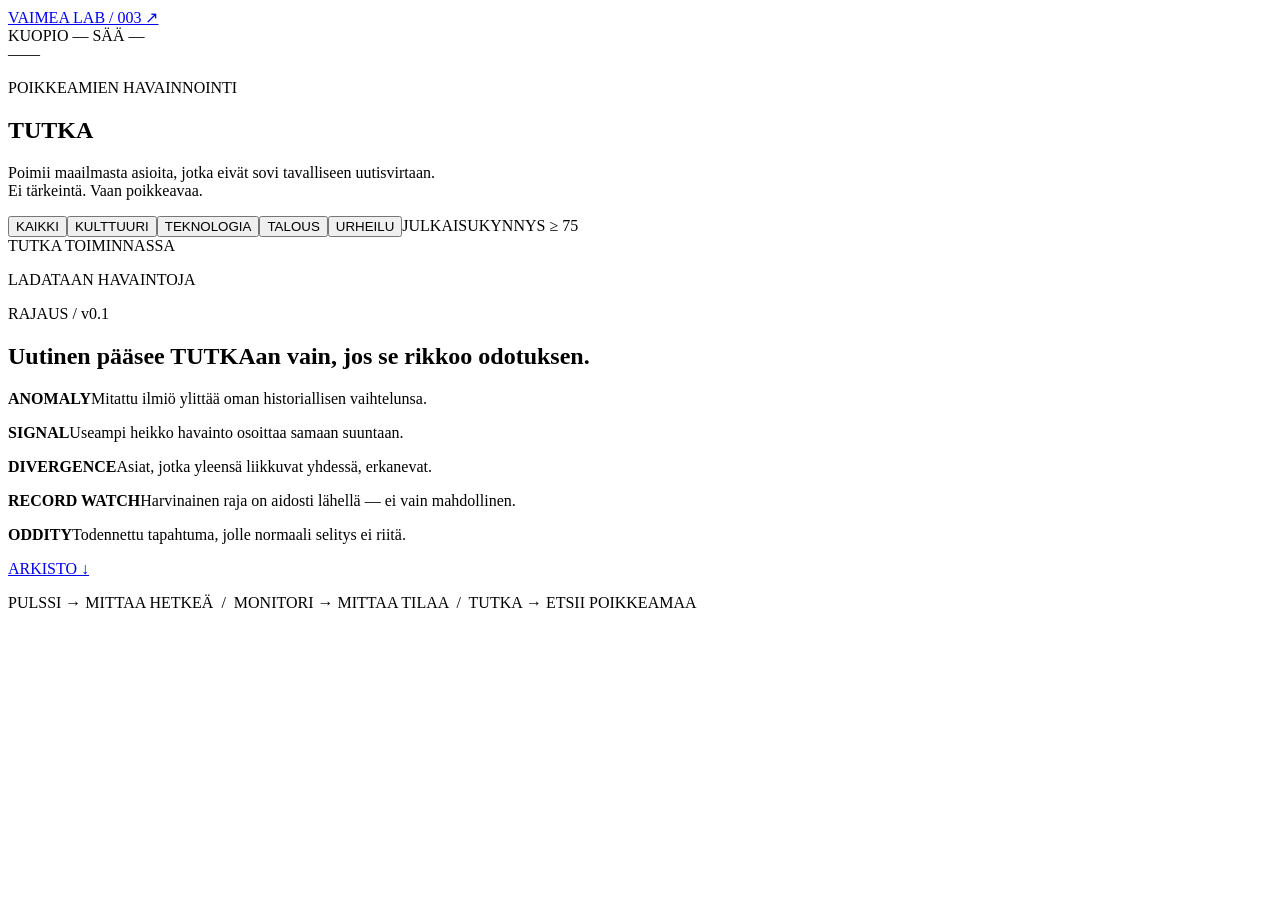
==== index.html @ 23cd577e "Add index.html" ====
<!doctype html>
<html lang="fi"><head><meta charset="utf-8"><meta name="viewport" content="width=device-width,initial-scale=1"><meta name="description" content="TUTKA etsii maailmasta poikkeavia uutisia ja ilmiöitä."><title>TUTKA — VAIMEA LAB</title><link rel="stylesheet" href="assets/style.css"></head>
<body><main class="page-shell">
<header class="topbar"><a class="lab-link" href="https://toivooskarilaitinen-cloud.github.io/VAIMEA/lab/">VAIMEA LAB / 003 ↗</a><div id="place" class="place">KUOPIO <span>—</span> SÄÄ —</div><div class="clock"><span id="date">—</span><span id="time">—</span></div></header>
<section class="masthead"><div><p class="eyebrow">POIKKEAMIEN HAVAINNOINTI</p><h1>TUTKA</h1></div><p class="definition">Poimii maailmasta asioita, jotka eivät sovi tavalliseen uutisvirtaan.<br>Ei tärkeintä. Vaan poikkeavaa.</p></section>
<nav class="filters" aria-label="Rajaa löydöksiä"><button class="active" data-category="KAIKKI">KAIKKI</button><button data-category="KULTTUURI">KULTTUURI</button><button data-category="TEKNOLOGIA">TEKNOLOGIA</button><button data-category="TALOUS">TALOUS</button><button data-category="URHEILU">URHEILU</button><span class="threshold">JULKAISUKYNNYS ≥ 75</span></nav>
<section id="findings" class="findings" aria-live="polite"></section>
<section class="system-note"><div><span class="pulse-dot"></span>TUTKA TOIMINNASSA</div><p id="status">LADATAAN HAVAINTOJA</p></section>
<section class="method-grid" id="method"><div><p class="eyebrow">RAJAUS / v0.1</p><h2>Uutinen pääsee TUTKAan vain, jos se rikkoo odotuksen.</h2></div><div class="rules"><p><b>ANOMALY</b><span>Mitattu ilmiö ylittää oman historiallisen vaihtelunsa.</span></p><p><b>SIGNAL</b><span>Useampi heikko havainto osoittaa samaan suuntaan.</span></p><p><b>DIVERGENCE</b><span>Asiat, jotka yleensä liikkuvat yhdessä, erkanevat.</span></p><p><b>RECORD WATCH</b><span>Harvinainen raja on aidosti lähellä — ei vain mahdollinen.</span></p><p><b>ODDITY</b><span>Todennettu tapahtuma, jolle normaali selitys ei riitä.</span></p></div></section>
<footer><a href="archive.html">ARKISTO ↓</a><p>PULSSI → MITTAA HETKEÄ &nbsp;/&nbsp; MONITORI → MITTAA TILAA &nbsp;/&nbsp; TUTKA → ETSII POIKKEAMAA</p></footer>
</main><script src="assets/app.js"></script></body></html>
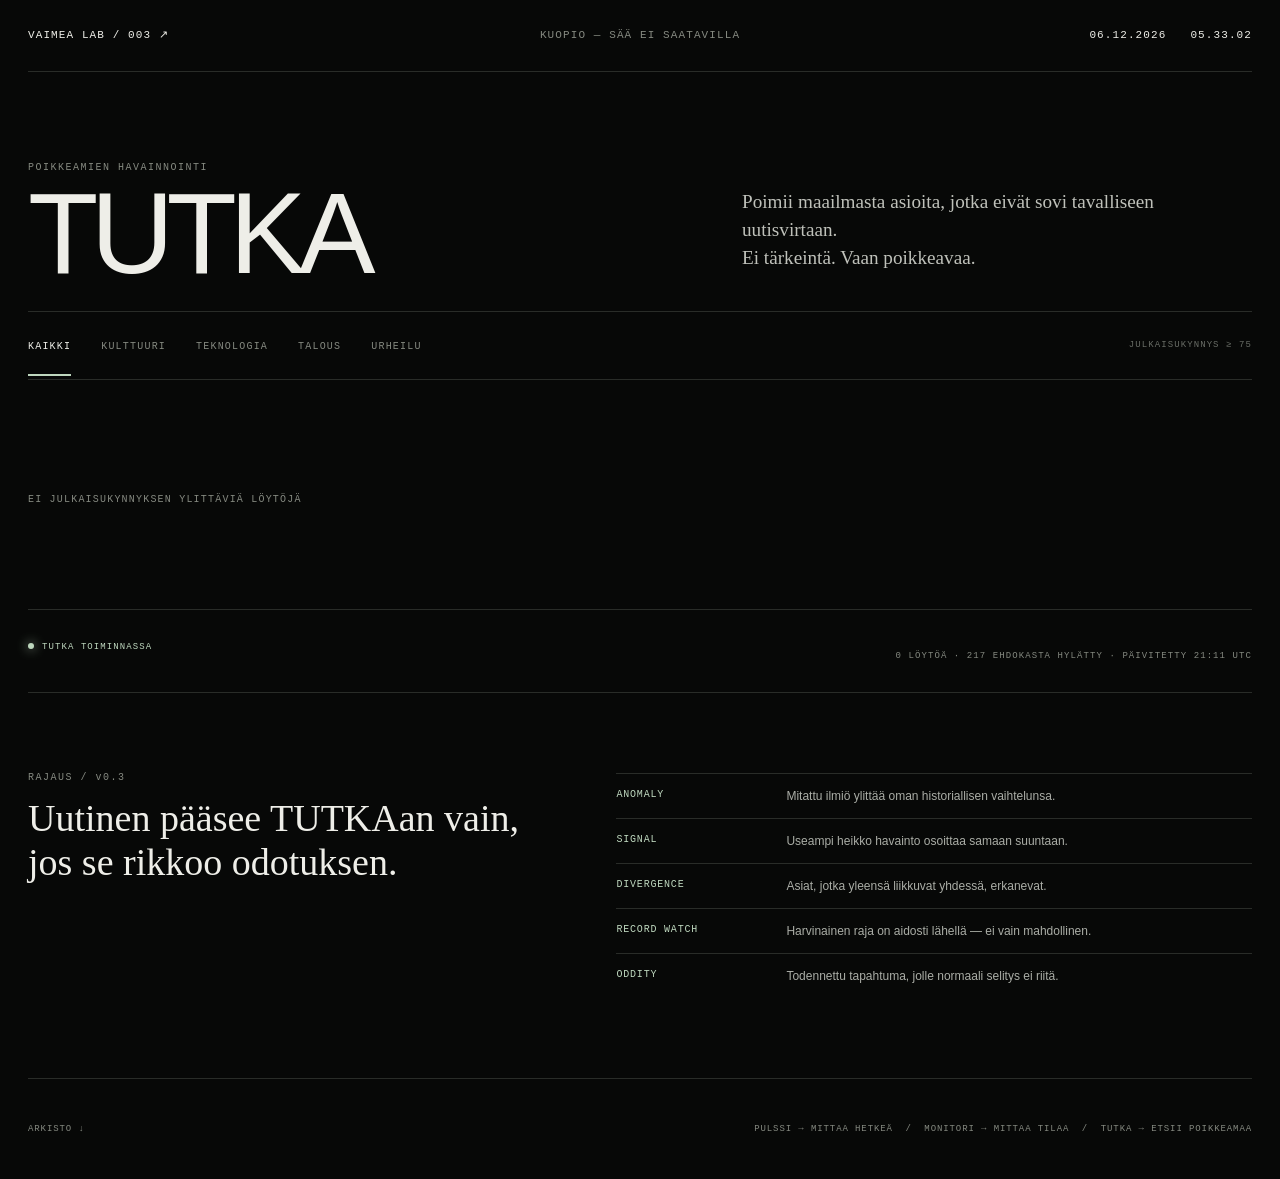
==== commit 2eb38d5e: "Show current TUTKA method version" ====
--- a/index.html
+++ b/index.html
@@ -6,7 +6,7 @@
 <nav class="filters" aria-label="Rajaa löydöksiä"><button class="active" data-category="KAIKKI">KAIKKI</button><button data-category="KULTTUURI">KULTTUURI</button><button data-category="TEKNOLOGIA">TEKNOLOGIA</button><button data-category="TALOUS">TALOUS</button><button data-category="URHEILU">URHEILU</button><span class="threshold">JULKAISUKYNNYS ≥ 75</span></nav>
 <section id="findings" class="findings" aria-live="polite"></section>
 <section class="system-note"><div><span class="pulse-dot"></span>TUTKA TOIMINNASSA</div><p id="status">LADATAAN HAVAINTOJA</p></section>
-<section class="method-grid" id="method"><div><p class="eyebrow">RAJAUS / v0.1</p><h2>Uutinen pääsee TUTKAan vain, jos se rikkoo odotuksen.</h2></div><div class="rules"><p><b>ANOMALY</b><span>Mitattu ilmiö ylittää oman historiallisen vaihtelunsa.</span></p><p><b>SIGNAL</b><span>Useampi heikko havainto osoittaa samaan suuntaan.</span></p><p><b>DIVERGENCE</b><span>Asiat, jotka yleensä liikkuvat yhdessä, erkanevat.</span></p><p><b>RECORD WATCH</b><span>Harvinainen raja on aidosti lähellä — ei vain mahdollinen.</span></p><p><b>ODDITY</b><span>Todennettu tapahtuma, jolle normaali selitys ei riitä.</span></p></div></section>
+<section class="method-grid" id="method"><div><p class="eyebrow">RAJAUS / v0.3</p><h2>Uutinen pääsee TUTKAan vain, jos se rikkoo odotuksen.</h2></div><div class="rules"><p><b>ANOMALY</b><span>Mitattu ilmiö ylittää oman historiallisen vaihtelunsa.</span></p><p><b>SIGNAL</b><span>Useampi heikko havainto osoittaa samaan suuntaan.</span></p><p><b>DIVERGENCE</b><span>Asiat, jotka yleensä liikkuvat yhdessä, erkanevat.</span></p><p><b>RECORD WATCH</b><span>Harvinainen raja on aidosti lähellä — ei vain mahdollinen.</span></p><p><b>ODDITY</b><span>Todennettu tapahtuma, jolle normaali selitys ei riitä.</span></p></div></section>
 <footer><a href="archive.html">ARKISTO ↓</a><p>PULSSI → MITTAA HETKEÄ &nbsp;/&nbsp; MONITORI → MITTAA TILAA &nbsp;/&nbsp; TUTKA → ETSII POIKKEAMAA</p></footer>
 </main><script src="assets/app.js"></script></body></html>
 
--- a/assets/style.css
+++ b/assets/style.css
@@ -0,0 +1,11 @@
+:root{--bg:#070807;--fg:#eeeee8;--muted:#858980;--line:#292c28;--signal:#bed7be;--serif:Georgia,'Times New Roman',serif}
+*{box-sizing:border-box}html{background:var(--bg);color:var(--fg);scroll-behavior:smooth}body{margin:0;background:var(--bg);color:var(--fg);font-family:Arial,Helvetica,sans-serif;-webkit-font-smoothing:antialiased}button,a{color:inherit}button{font:inherit}.page-shell{width:min(calc(100% - 56px),1380px);margin:auto}
+.topbar{min-height:72px;display:grid;grid-template-columns:1fr 1fr 1fr;align-items:center;border-bottom:1px solid var(--line);font:11px/1.2 monospace;letter-spacing:.1em}.lab-link{display:flex;align-items:center;gap:8px;text-decoration:none}.place{text-align:center;color:var(--muted)}.place span{margin-left:10px}.clock{display:flex;justify-content:flex-end;gap:24px}
+.masthead{min-height:240px;display:grid;grid-template-columns:1.4fr 1fr;align-items:end;padding:54px 0 32px;border-bottom:1px solid var(--line)}.eyebrow{margin:0 0 14px;color:var(--muted);font:10px/1 monospace;letter-spacing:.15em}.masthead h1{margin:0;font-size:clamp(58px,9vw,120px);font-weight:400;line-height:.8;letter-spacing:-.065em}.definition{max-width:540px;margin:0 0 7px;font-family:var(--serif);font-size:clamp(17px,1.5vw,23px);line-height:1.45;color:#bfc1ba}
+.filters{min-height:68px;display:flex;align-items:center;gap:30px;border-bottom:1px solid var(--line);overflow:auto}.filters button{padding:26px 0 22px;border:0;border-bottom:2px solid transparent;background:none;color:var(--muted);font:10px/1 monospace;letter-spacing:.12em;cursor:pointer}.filters button.active{color:var(--fg);border-color:var(--signal)}.threshold{margin-left:auto;color:#696d66;font:9px/1 monospace;letter-spacing:.12em;white-space:nowrap}
+.finding{display:grid;grid-template-columns:56px 1fr 150px;gap:28px;padding:42px 0;border-bottom:1px solid var(--line)}.finding-index{color:#555a53;font:11px monospace}.finding-meta{display:flex;gap:22px;color:var(--muted);font:10px monospace;letter-spacing:.11em}.finding-meta span:nth-child(2){color:var(--signal)}.finding h2{max-width:900px;margin:19px 0 15px;font-family:var(--serif);font-size:clamp(27px,3vw,45px);font-weight:400;line-height:1.08;letter-spacing:-.025em}.question{max-width:830px;margin:0;color:#c8cac3;font-family:var(--serif);font-size:16px;font-style:italic;line-height:1.5}.finding details{margin-top:24px;color:var(--muted);font:10px/1.4 monospace;letter-spacing:.08em}.finding summary{cursor:pointer;list-style:none}.finding details p{max-width:680px;margin:12px 0 0;letter-spacing:0;font:13px/1.6 Arial,Helvetica,sans-serif}.finding-score{display:flex;flex-direction:column;align-items:flex-end}.finding-score strong{font-family:var(--serif);font-size:60px;font-weight:400;line-height:.9}.finding-score>span{margin-top:10px;color:var(--muted);font:9px monospace;letter-spacing:.12em}.finding-score a{margin-top:auto;color:var(--muted);font:10px monospace;text-decoration:none}
+.empty{min-height:220px;display:flex;align-items:center;color:var(--muted);font:10px monospace;letter-spacing:.12em;border-bottom:1px solid var(--line)}.system-note{display:flex;justify-content:space-between;padding:22px 0;color:var(--muted);border-bottom:1px solid var(--line);font:9px monospace;letter-spacing:.12em}.system-note div{color:var(--signal)}.pulse-dot{display:inline-block;width:6px;height:6px;margin-right:8px;border-radius:50%;background:var(--signal);box-shadow:0 0 12px var(--signal)}
+.method-grid{display:grid;grid-template-columns:1fr 1.25fr;gap:80px;padding:80px 0;border-bottom:1px solid var(--line)}.method-grid h2{max-width:540px;margin:0;font-family:var(--serif);font-size:38px;font-weight:400;line-height:1.15}.rules p{display:grid;grid-template-columns:150px 1fr;gap:20px;margin:0;padding:15px 0;border-top:1px solid var(--line);font-size:12px}.rules b{color:var(--signal);font:10px monospace;letter-spacing:.08em}.rules span{color:#aaada6}
+footer{min-height:100px;display:flex;align-items:center;justify-content:space-between;color:var(--muted);font:9px monospace;letter-spacing:.1em}footer>a{text-decoration:none}.archive-head{padding:80px 0 48px;border-bottom:1px solid var(--line)}.archive-head h1{margin:0;font-size:clamp(64px,11vw,150px);font-weight:400;line-height:.8;letter-spacing:-.07em}.archive-list a{display:grid;grid-template-columns:1fr 1fr auto;gap:20px;padding:30px 0;border-bottom:1px solid var(--line);text-decoration:none;font:11px monospace;letter-spacing:.1em}.archive-list strong{font-weight:400;color:var(--muted)}
+@media(max-width:800px){.page-shell{width:min(calc(100% - 28px),1380px)}.topbar{grid-template-columns:1fr 1fr}.place{display:none}.masthead{min-height:210px;grid-template-columns:1fr;gap:34px;padding-top:48px}.masthead h1{font-size:22vw}.definition{font-size:16px}.filters{gap:22px}.threshold{display:none}.finding{grid-template-columns:28px 1fr;gap:12px;padding:32px 0}.finding-score{grid-column:2;flex-direction:row;align-items:baseline;gap:10px}.finding-score strong{font-size:38px}.finding-score a{margin-left:auto}.finding-meta{gap:12px;flex-wrap:wrap}.finding h2{font-size:29px}.method-grid{grid-template-columns:1fr;gap:45px;padding:60px 0}.method-grid h2{font-size:32px}.rules p{grid-template-columns:120px 1fr}.system-note p{display:none}footer{align-items:flex-start;flex-direction:column;justify-content:center;gap:18px;line-height:1.6}.clock{gap:10px}}
+
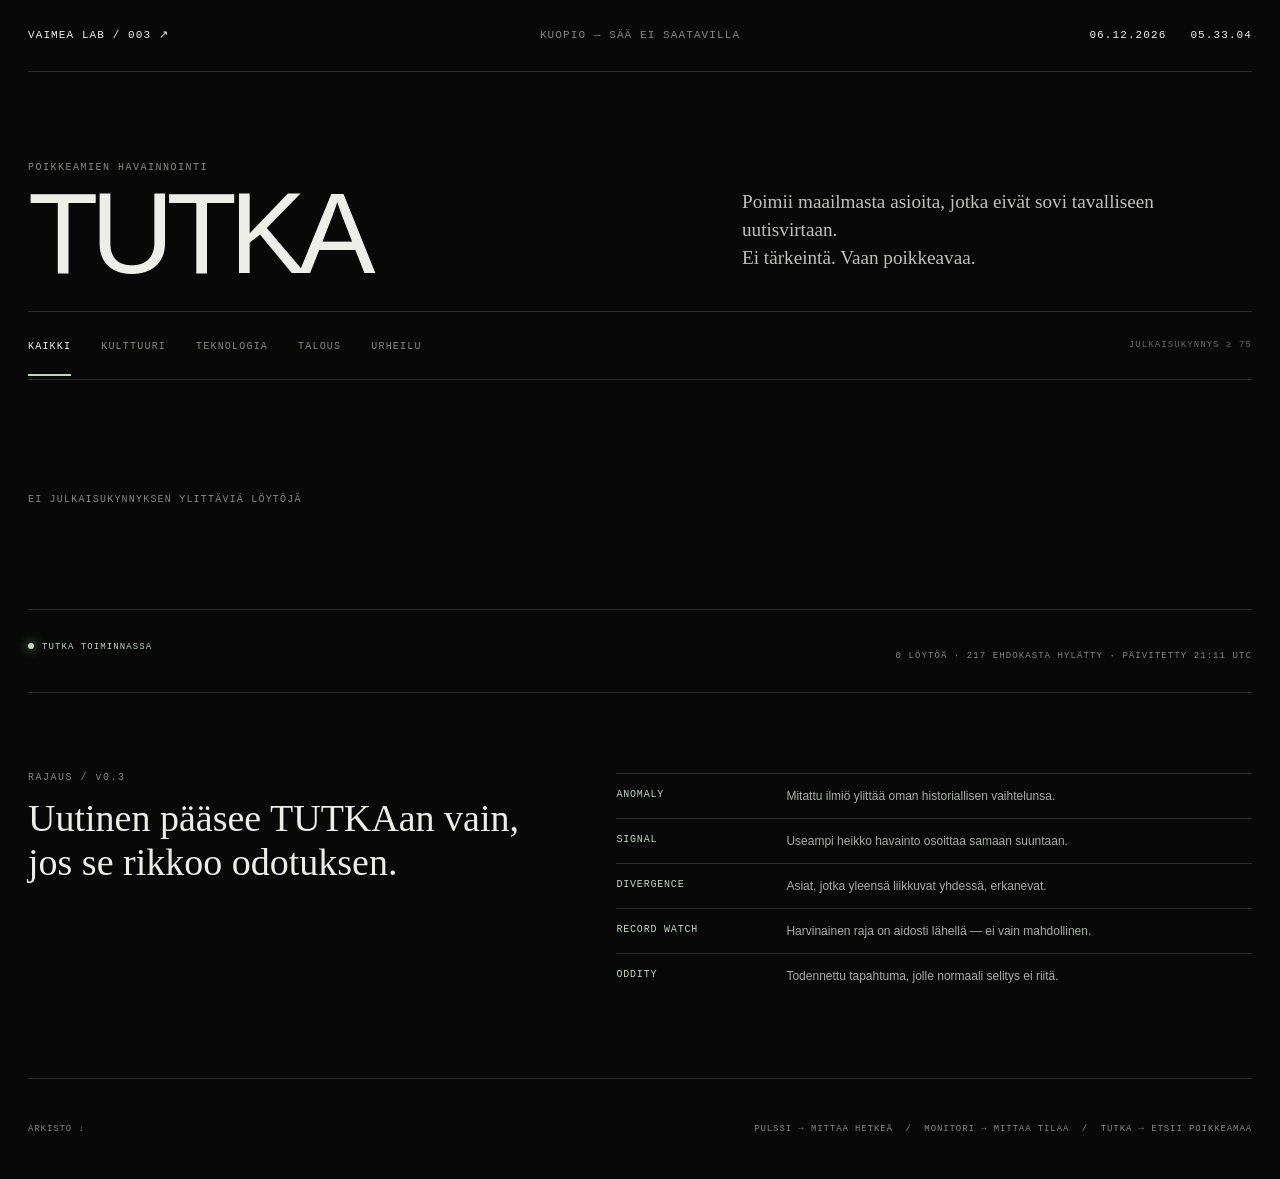
==== commit 4bd54659: "Refresh live status script" ====
--- a/index.html
+++ b/index.html
@@ -8,5 +8,5 @@
 <section class="system-note"><div><span class="pulse-dot"></span>TUTKA TOIMINNASSA</div><p id="status">LADATAAN HAVAINTOJA</p></section>
 <section class="method-grid" id="method"><div><p class="eyebrow">RAJAUS / v0.3</p><h2>Uutinen pääsee TUTKAan vain, jos se rikkoo odotuksen.</h2></div><div class="rules"><p><b>ANOMALY</b><span>Mitattu ilmiö ylittää oman historiallisen vaihtelunsa.</span></p><p><b>SIGNAL</b><span>Useampi heikko havainto osoittaa samaan suuntaan.</span></p><p><b>DIVERGENCE</b><span>Asiat, jotka yleensä liikkuvat yhdessä, erkanevat.</span></p><p><b>RECORD WATCH</b><span>Harvinainen raja on aidosti lähellä — ei vain mahdollinen.</span></p><p><b>ODDITY</b><span>Todennettu tapahtuma, jolle normaali selitys ei riitä.</span></p></div></section>
 <footer><a href="archive.html">ARKISTO ↓</a><p>PULSSI → MITTAA HETKEÄ &nbsp;/&nbsp; MONITORI → MITTAA TILAA &nbsp;/&nbsp; TUTKA → ETSII POIKKEAMAA</p></footer>
-</main><script src="assets/app.js"></script></body></html>
+</main><script src="assets/app.js?v=3"></script></body></html>
 
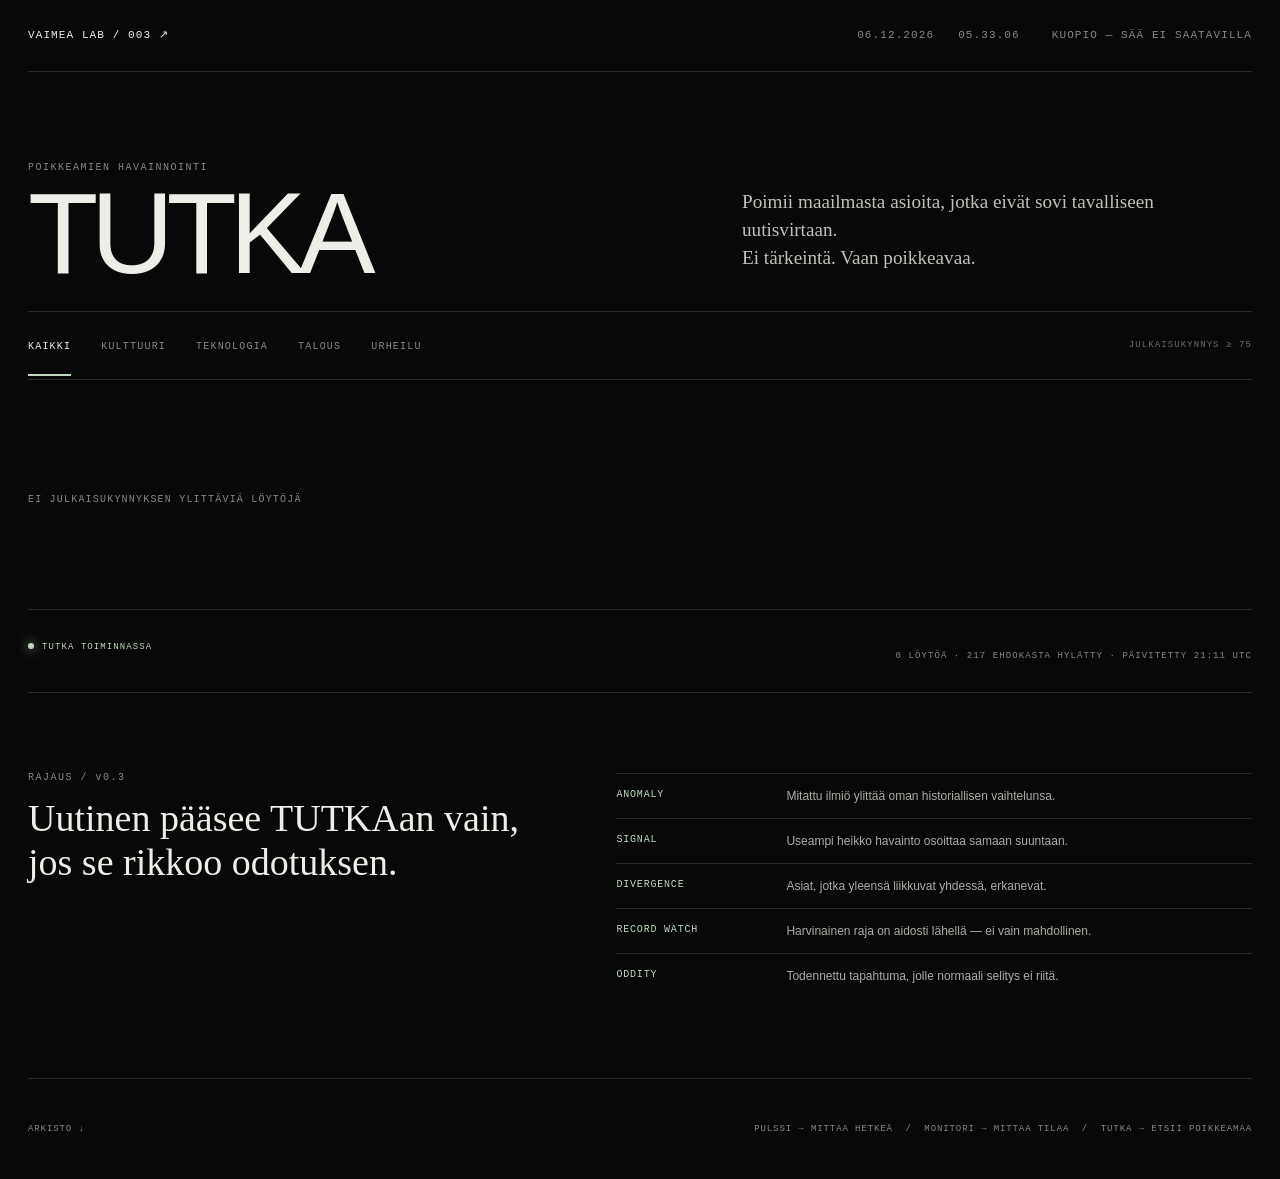
==== commit 6669093b: "Move weather to right edge" ====
--- a/index.html
+++ b/index.html
@@ -1,7 +1,7 @@
 <!doctype html>
-<html lang="fi"><head><meta charset="utf-8"><meta name="viewport" content="width=device-width,initial-scale=1"><meta name="description" content="TUTKA etsii maailmasta poikkeavia uutisia ja ilmiöitä."><title>TUTKA — VAIMEA LAB</title><link rel="stylesheet" href="assets/style.css"></head>
+<html lang="fi"><head><meta charset="utf-8"><meta name="viewport" content="width=device-width,initial-scale=1"><meta name="description" content="TUTKA etsii maailmasta poikkeavia uutisia ja ilmiöitä."><title>TUTKA — VAIMEA LAB</title><link rel="stylesheet" href="assets/style.css?v=2"></head>
 <body><main class="page-shell">
-<header class="topbar"><a class="lab-link" href="https://toivooskarilaitinen-cloud.github.io/VAIMEA/lab/">VAIMEA LAB / 003 ↗</a><div id="place" class="place">KUOPIO <span>—</span> SÄÄ —</div><div class="clock"><span id="date">—</span><span id="time">—</span></div></header>
+<header class="topbar"><a class="lab-link" href="https://toivooskarilaitinen-cloud.github.io/VAIMEA/lab/">VAIMEA LAB / 003 ↗</a><div class="clock"><span id="date">—</span><span id="time">—</span></div><div id="place" class="place">KUOPIO <span>—</span> SÄÄ —</div></header>
 <section class="masthead"><div><p class="eyebrow">POIKKEAMIEN HAVAINNOINTI</p><h1>TUTKA</h1></div><p class="definition">Poimii maailmasta asioita, jotka eivät sovi tavalliseen uutisvirtaan.<br>Ei tärkeintä. Vaan poikkeavaa.</p></section>
 <nav class="filters" aria-label="Rajaa löydöksiä"><button class="active" data-category="KAIKKI">KAIKKI</button><button data-category="KULTTUURI">KULTTUURI</button><button data-category="TEKNOLOGIA">TEKNOLOGIA</button><button data-category="TALOUS">TALOUS</button><button data-category="URHEILU">URHEILU</button><span class="threshold">JULKAISUKYNNYS ≥ 75</span></nav>
 <section id="findings" class="findings" aria-live="polite"></section>
--- a/assets/style.css
+++ b/assets/style.css
@@ -1,6 +1,6 @@
 :root{--bg:#070807;--fg:#eeeee8;--muted:#858980;--line:#292c28;--signal:#bed7be;--serif:Georgia,'Times New Roman',serif}
 *{box-sizing:border-box}html{background:var(--bg);color:var(--fg);scroll-behavior:smooth}body{margin:0;background:var(--bg);color:var(--fg);font-family:Arial,Helvetica,sans-serif;-webkit-font-smoothing:antialiased}button,a{color:inherit}button{font:inherit}.page-shell{width:min(calc(100% - 56px),1380px);margin:auto}
-.topbar{min-height:72px;display:grid;grid-template-columns:1fr 1fr 1fr;align-items:center;border-bottom:1px solid var(--line);font:11px/1.2 monospace;letter-spacing:.1em}.lab-link{display:flex;align-items:center;gap:8px;text-decoration:none}.place{text-align:center;color:var(--muted)}.place span{margin-left:10px}.clock{display:flex;justify-content:flex-end;gap:24px}
+.topbar{min-height:72px;display:grid;grid-template-columns:1fr auto auto;align-items:center;gap:32px;border-bottom:1px solid var(--line);font:11px/1.2 monospace;letter-spacing:.1em}.lab-link{display:flex;align-items:center;gap:8px;text-decoration:none}.place{text-align:right;color:var(--muted);white-space:nowrap}.place span{margin-left:10px}.clock{display:flex;justify-content:flex-end;gap:24px;color:var(--muted)}
 .masthead{min-height:240px;display:grid;grid-template-columns:1.4fr 1fr;align-items:end;padding:54px 0 32px;border-bottom:1px solid var(--line)}.eyebrow{margin:0 0 14px;color:var(--muted);font:10px/1 monospace;letter-spacing:.15em}.masthead h1{margin:0;font-size:clamp(58px,9vw,120px);font-weight:400;line-height:.8;letter-spacing:-.065em}.definition{max-width:540px;margin:0 0 7px;font-family:var(--serif);font-size:clamp(17px,1.5vw,23px);line-height:1.45;color:#bfc1ba}
 .filters{min-height:68px;display:flex;align-items:center;gap:30px;border-bottom:1px solid var(--line);overflow:auto}.filters button{padding:26px 0 22px;border:0;border-bottom:2px solid transparent;background:none;color:var(--muted);font:10px/1 monospace;letter-spacing:.12em;cursor:pointer}.filters button.active{color:var(--fg);border-color:var(--signal)}.threshold{margin-left:auto;color:#696d66;font:9px/1 monospace;letter-spacing:.12em;white-space:nowrap}
 .finding{display:grid;grid-template-columns:56px 1fr 150px;gap:28px;padding:42px 0;border-bottom:1px solid var(--line)}.finding-index{color:#555a53;font:11px monospace}.finding-meta{display:flex;gap:22px;color:var(--muted);font:10px monospace;letter-spacing:.11em}.finding-meta span:nth-child(2){color:var(--signal)}.finding h2{max-width:900px;margin:19px 0 15px;font-family:var(--serif);font-size:clamp(27px,3vw,45px);font-weight:400;line-height:1.08;letter-spacing:-.025em}.question{max-width:830px;margin:0;color:#c8cac3;font-family:var(--serif);font-size:16px;font-style:italic;line-height:1.5}.finding details{margin-top:24px;color:var(--muted);font:10px/1.4 monospace;letter-spacing:.08em}.finding summary{cursor:pointer;list-style:none}.finding details p{max-width:680px;margin:12px 0 0;letter-spacing:0;font:13px/1.6 Arial,Helvetica,sans-serif}.finding-score{display:flex;flex-direction:column;align-items:flex-end}.finding-score strong{font-family:var(--serif);font-size:60px;font-weight:400;line-height:.9}.finding-score>span{margin-top:10px;color:var(--muted);font:9px monospace;letter-spacing:.12em}.finding-score a{margin-top:auto;color:var(--muted);font:10px monospace;text-decoration:none}
